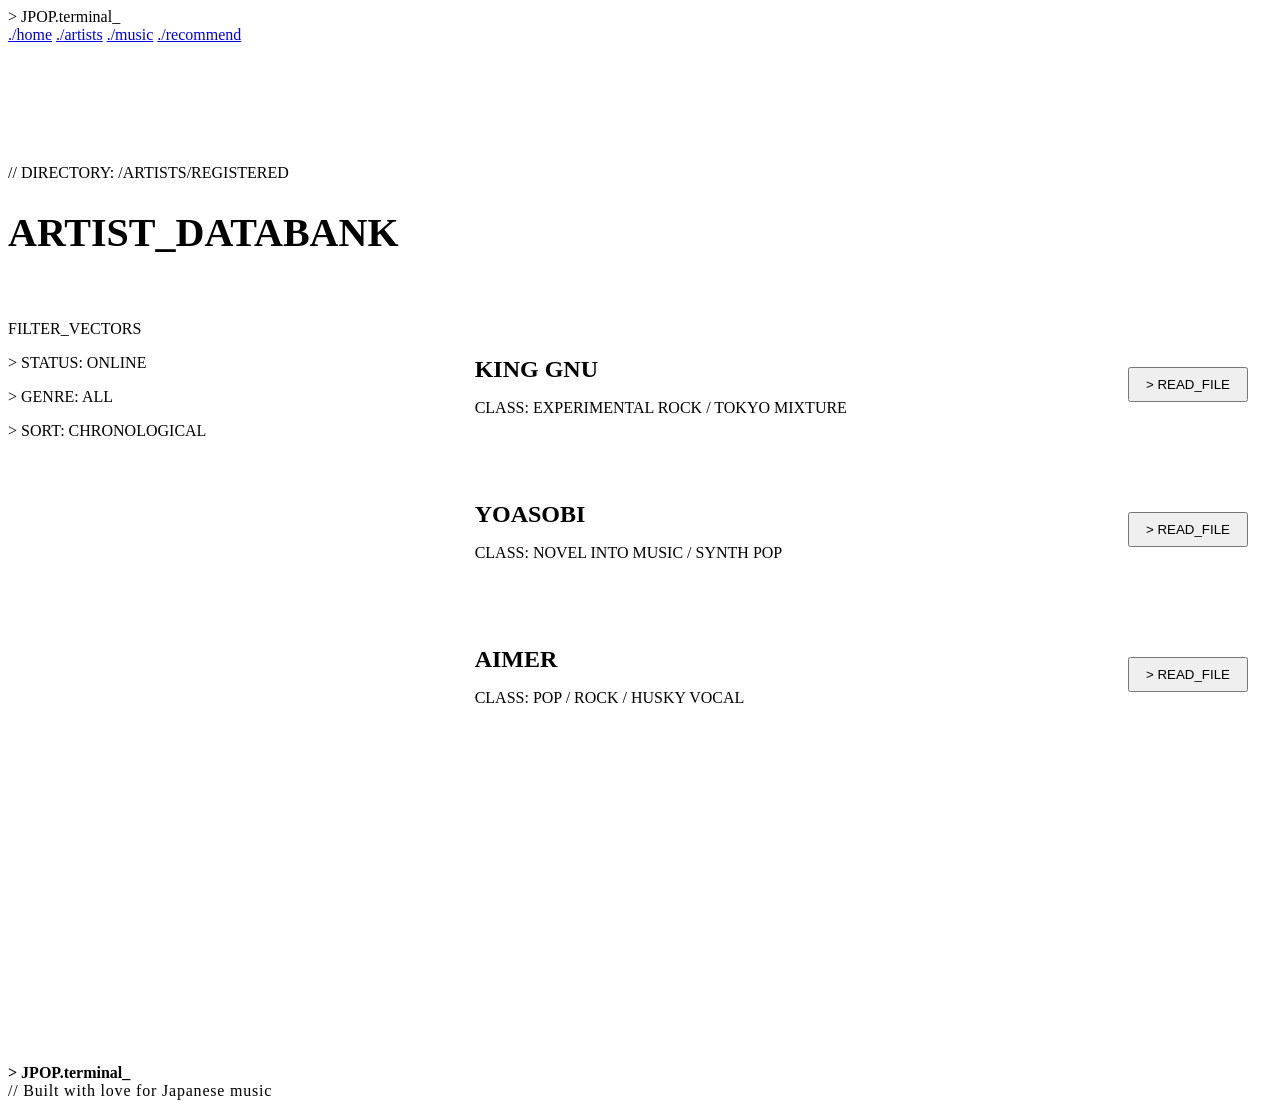
==== artists.html @ d71fb05d "Initial commit: add base HTML, CSS, and JS files Set up the initial structure for the J-Pop website " ====
<!DOCTYPE html>
<html lang="zh-CN">
<head>
    <meta charset="UTF-8">
    <meta name="viewport" content="width=device-width, initial-scale=1.0">
    <title>JPOP.terminal // ARTISTS</title>
    <link rel="stylesheet" href="style.css">
</head>
<body>
    <div class="scanlines"></div>

    <header class="nav-header">
        <div class="container nav-content">
            <div class="logo font-mono text-cyan">
                > JPOP<span style="color: var(--primary)">.terminal</span><span class="cursor-blink">_</span>
            </div>
            <nav class="nav-links">
                <a href="index.html">./home</a>
                <a href="artists.html" class="active">./artists</a>
                <a href="music.html">./music</a>
                <a href="recommend.html">./recommend</a>
            </nav>
        </div>
    </header>

    <main class="section-low" style="padding-top: 120px; min-height: 100vh;">
        <div class="container">
            <div class="label mb-2">// DIRECTORY: /ARTISTS/REGISTERED</div>
            <h1 class="display-lg mb-8" style="font-size: 2.5rem;">ARTIST_DATABANK</h1>

            <div style="display: grid; grid-template-columns: 1fr 2fr; gap: 2rem; margin-top: 4rem;">
                <div class="terminal-window" style="height: fit-content;">
                    <div class="terminal-header">
                        <span class="label text-cyan">FILTER_VECTORS</span>
                    </div>
                    <div class="terminal-body">
                        <p class="label">> STATUS: ONLINE</p>
                        <p class="label mt-2">> GENRE: ALL</p>
                        <p class="label mt-2">> SORT: CHRONOLOGICAL</p>
                    </div>
                </div>

                <div style="display: flex; flex-direction: column; gap: 1rem;">
                    <div class="terminal-window" style="background-color: var(--surface);">
                        <div class="terminal-body" style="display: flex; justify-content: space-between; align-items: center; padding: 16px 24px;">
                            <div>
                                <h2 class="title" style="color: var(--primary); margin-bottom: 4px;">KING GNU</h2>
                                <p class="label text-cyan">CLASS: EXPERIMENTAL ROCK / TOKYO MIXTURE</p>
                            </div>
                            <button class="btn-secondary" style="padding: 8px 16px;">> READ_FILE</button>
                        </div>
                    </div>

                    <div class="terminal-window" style="background-color: var(--surface);">
                        <div class="terminal-body" style="display: flex; justify-content: space-between; align-items: center; padding: 16px 24px;">
                            <div>
                                <h2 class="title" style="color: var(--primary); margin-bottom: 4px;">YOASOBI</h2>
                                <p class="label text-cyan">CLASS: NOVEL INTO MUSIC / SYNTH POP</p>
                            </div>
                            <button class="btn-secondary" style="padding: 8px 16px;">> READ_FILE</button>
                        </div>
                    </div>

                    <div class="terminal-window" style="background-color: var(--surface);">
                        <div class="terminal-body" style="display: flex; justify-content: space-between; align-items: center; padding: 16px 24px;">
                            <div>
                                <h2 class="title" style="color: var(--primary); margin-bottom: 4px;">AIMER</h2>
                                <p class="label text-cyan">CLASS: POP / ROCK / HUSKY VOCAL</p>
                            </div>
                            <button class="btn-secondary" style="padding: 8px 16px;">> READ_FILE</button>
                        </div>
                    </div>
                </div>
            </div>
        </div>
    </main>

    <script src="script.js"></script>
    <footer class="terminal-footer">
        <div class="container footer-content">
            <div class="font-mono text-cyan" style="font-weight: bold;">
                > JPOP<span style="color: var(--primary)">.terminal_</span>
            </div>
            <div class="label" style="color: var(--outline-variant); text-transform: none; letter-spacing: 0.05em;">
                // Built with love for Japanese music
            </div>
        </div>
    </footer>
</body>
</html>
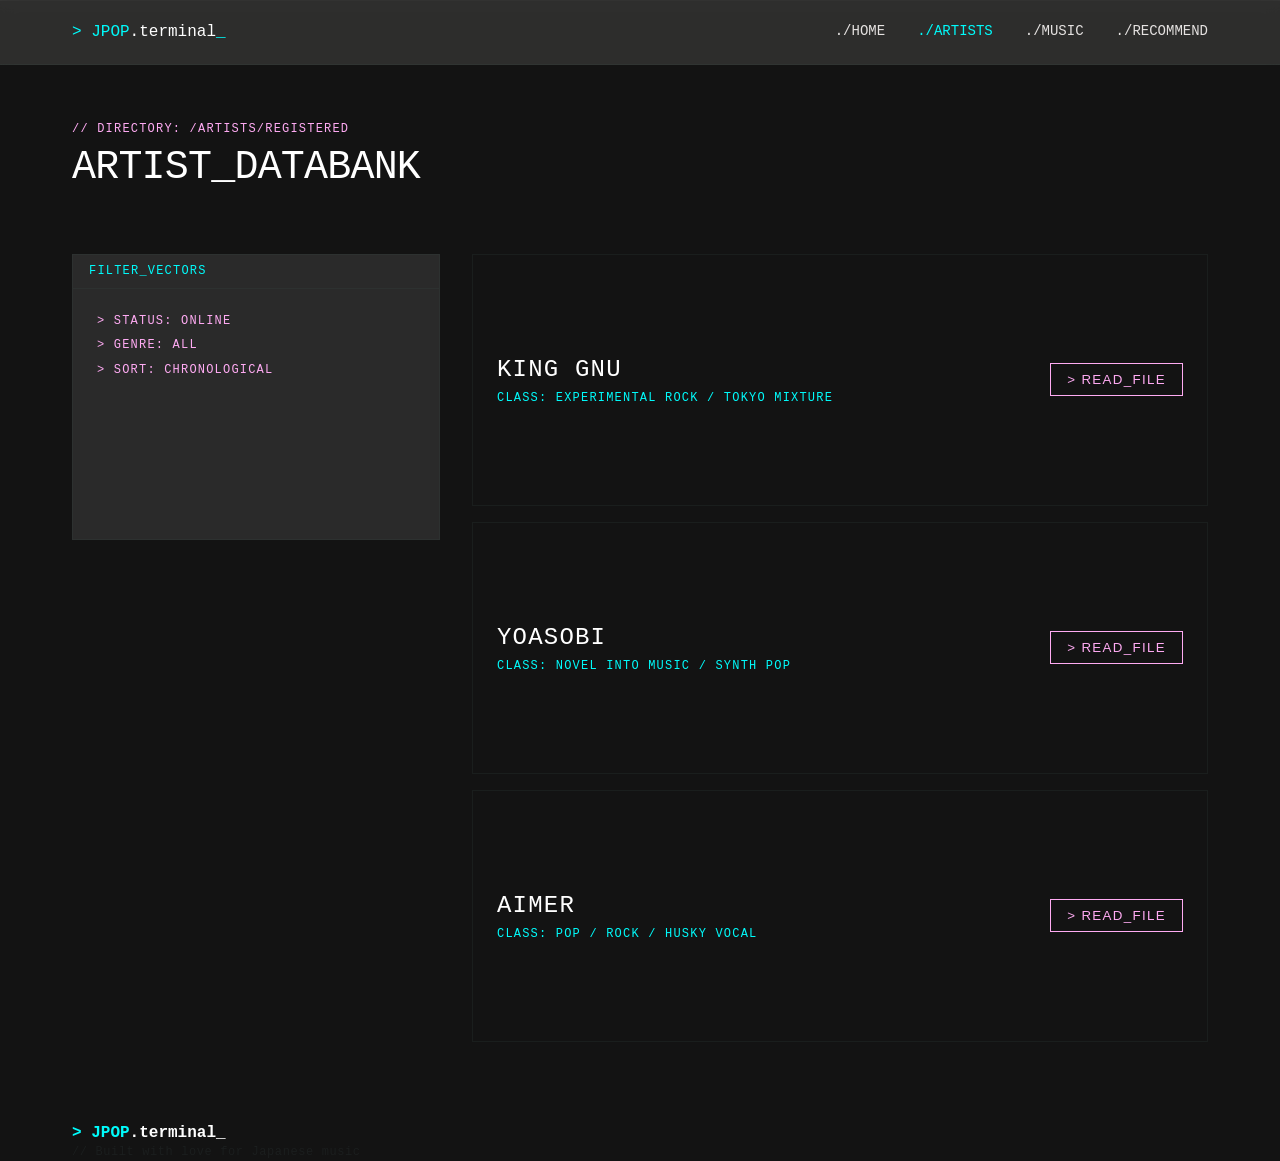
==== commit 00b6b644: "Update index content and fix CSS/JS file paths" ====
--- a/artists.html
+++ b/artists.html
@@ -4,7 +4,7 @@
     <meta charset="UTF-8">
     <meta name="viewport" content="width=device-width, initial-scale=1.0">
     <title>JPOP.terminal // ARTISTS</title>
-    <link rel="stylesheet" href="style.css">
+    <link rel="stylesheet" href="css/style.css">
 </head>
 <body>
     <div class="scanlines"></div>
@@ -75,7 +75,7 @@
         </div>
     </main>
 
-    <script src="script.js"></script>
+    <script src="js/script.js"></script>
     <footer class="terminal-footer">
         <div class="container footer-content">
             <div class="font-mono text-cyan" style="font-weight: bold;">
--- a/css/style.css
+++ b/css/style.css
@@ -0,0 +1,281 @@
+/* =========================================
+   DESIGN SYSTEM: Tactical Retro-Futurism
+   ========================================= */
+
+   @import url('https://fonts.googleapis.com/css2?family=JetBrains+Mono:wght@100..800&display=swap');
+
+   :root {
+     /* Surfaces (Depth via tonal layering) */
+     --surface: #131313;
+     --surface-container-low: #1c1b1b;
+     --surface-container-high: #2a2a2a;
+     --surface-container-highest: rgba(53, 53, 52, 0.8); /* For glassmorphism */
+     
+     /* Typography & Signals */
+     --on-surface: #e5e2e1;
+     --primary: #ffffff;
+     --on-primary: #003737;
+     --primary-container: #00fbfb;
+     --secondary: #ffabf3;
+     --secondary-container: #fe00fe;
+     --outline-variant: rgba(58, 74, 73, 0.2);
+     --error: #ffb4ab;
+   
+     --font-mono: 'JetBrains Mono', monospace;
+   }
+   
+   /* Base Reset */
+   * {
+     box-sizing: border-box;
+     margin: 0;
+     padding: 0;
+     border-radius: 0 !important; /* STRICT 0px RADIUS RULE */
+   }
+   
+   body {
+     background-color: var(--surface);
+     color: var(--on-surface);
+     font-family: var(--font-mono);
+     font-size: 1rem;
+     line-height: 1.4;
+     overflow-x: hidden;
+   }
+   
+   /* -----------------------------------------
+      TEXTURES & OVERLAYS
+      ----------------------------------------- */
+
+   /* 修改：放大波点和网格尺寸，增强颗粒感 */
+/* 修改：确保 halftone 只在父级容器内溢出隐藏 */
+.hero-section {
+    position: relative;
+    padding-top: 100px;
+    min-height: 80vh;
+    overflow: hidden; /* 重要：防止波点溢出到下方 Section */
+    display: flex;
+    align-items: center;
+}
+
+.halftone {
+    position: absolute;
+    top: 0;
+    right: 0;
+    width: 60%;
+    height: 100%;
+    /* 保持你要求的放大波点 */
+    background-image: radial-gradient(circle, var(--secondary) 2px, transparent 2.5px);
+    background-size: 24px 24px;
+    opacity: 0.15;
+    pointer-events: none;
+    z-index: 1;
+}
+
+/* 确保文字和终端在波点上方 */
+.hero-content-wrapper {
+    position: relative;
+    z-index: 10;
+    display: grid; 
+    grid-template-columns: 1fr 1fr; 
+    gap: 4rem; 
+    align-items: center;
+    width: 100%;
+}
+   /* -----------------------------------------
+      TYPOGRAPHY
+      ----------------------------------------- */
+   .display-lg {
+     font-size: 3.5rem;
+     font-weight: 300;
+     text-transform: uppercase;
+     letter-spacing: -0.02em;
+     line-height: 1.1;
+     color: var(--primary);
+   }
+   
+   .title {
+     font-size: 1.5rem;
+     font-weight: 500;
+     text-transform: uppercase;
+     color: var(--primary-container);
+     letter-spacing: 0.05em;
+   }
+   
+   .label {
+     font-size: 0.75rem;
+     text-transform: uppercase;
+     letter-spacing: 0.1em;
+     color: var(--secondary);
+   }
+   
+   /* -----------------------------------------
+      LAYOUT & SURFACES
+      ----------------------------------------- */
+   .container {
+     max-width: 1200px;
+     margin: 0 auto;
+     padding: 0 2rem;
+   }
+   
+   .nav-header {
+     position: fixed;
+     top: 0;
+     width: 100%;
+     background-color: var(--surface-container-highest);
+     backdrop-filter: blur(8px);
+     z-index: 1000;
+     border-bottom: 1px solid var(--outline-variant);
+   }
+   
+   .nav-content {
+     display: flex;
+     justify-content: space-between;
+     align-items: center;
+     height: 64px;
+   }
+   
+   .nav-links {
+     display: flex;
+     gap: 2rem;
+   }
+   
+   .nav-links a {
+     color: var(--on-surface);
+     text-decoration: none;
+     text-transform: uppercase;
+     font-size: 0.875rem;
+     transition: color 0.2s;
+   }
+   
+   .nav-links a:hover, .nav-links a.active {
+     color: var(--primary-container);
+   }
+   
+   .section-low {
+     border-top: #b6b6b64f 0.1px solid;
+     padding: 5rem 0 5rem;
+   }
+   
+   /* -----------------------------------------
+      COMPONENTS
+      ----------------------------------------- */
+   /* Primary Button */
+   .btn-primary {
+     display: inline-block;
+     background-color: var(--primary);
+     color: var(--on-primary);
+     padding: 12px 24px;
+     text-transform: uppercase;
+     text-decoration: none;
+     font-weight: bold;
+     letter-spacing: 0.1em;
+     border: none;
+     cursor: pointer;
+     transition: all 0.1s;
+   }
+   
+   .btn-primary:hover {
+     background-color: var(--primary-container);
+     color: var(--surface);
+   }
+   
+   /* Secondary Button */
+   .btn-secondary {
+     display: inline-block;
+     background-color: transparent;
+     color: var(--secondary);
+     border: 1px solid var(--secondary);
+     padding: 12px 24px;
+     text-transform: uppercase;
+     text-decoration: none;
+     letter-spacing: 0.1em;
+     cursor: pointer;
+   }
+   
+   .btn-secondary:hover {
+     background-color: var(--secondary);
+     color: var(--surface);
+   }
+   
+   /* Terminal Window Component */
+   .terminal-window {
+     background-color: var(--surface-container-high);
+     border: 1px solid var(--outline-variant);
+     width: 100%;
+   }
+   
+   .terminal-header {
+     background-color: var(--surface-container-lowest);
+     padding: 8px 16px;
+     display: flex;
+     align-items: center;
+     gap: 8px;
+     border-bottom: 1px solid var(--outline-variant);
+   }
+   
+   .terminal-dot {
+     width: 10px;
+     height: 10px;
+     background-color: var(--outline-variant);
+   }
+   .terminal-dot.active { background-color: var(--primary-container); }
+   
+   .terminal-body {
+     padding: 24px;
+     min-height: 250px;
+   }
+   
+   /* Cards */
+   .card-grid {
+     display: grid;
+     grid-template-columns: repeat(auto-fit, minmax(250px, 1fr));
+     gap: 16px;
+     margin-top: 2rem;
+   }
+   
+   .card {
+     background-color: var(--surface);
+     padding: 24px;
+     border: 1px solid transparent;
+     transition: border 0.2s, background-color 0.2s;
+   }
+   
+   .card:hover {
+     border: 1px solid var(--secondary);
+     background-color: var(--surface-container-low);
+   }
+   
+   /* -----------------------------------------
+      ANIMATIONS & UTILITIES
+      ----------------------------------------- */
+   .cursor-blink {
+     animation: blink 1s step-end infinite;
+     color: var(--primary-container);
+   }
+   
+   @keyframes blink {
+     0%, 100% { opacity: 1; }
+     50% { opacity: 0; }
+   }
+   
+   .hidden { display: none !important; }
+   .mt-2 { margin-top: 0.5rem; }
+   .mt-4 { margin-top: 1rem; }
+   .mb-2 { margin-bottom: 0.5rem; }
+   .mb-8 { margin-bottom: 2rem; }
+   .text-cyan { color: var(--primary-container); }
+
+
+   /* 在 :root 和 .dark 中添加或确保 primary 颜色接近暗粉色 */
+/* 根据你的 globals.css，--primary 目前是 oklch(0.75 0.15 350)，这已经是一个漂亮的粉紫色系 */
+
+@layer components {
+    .artist-card {
+      @apply relative border border-border bg-card/30 p-8 transition-all duration-500 ease-out;
+    }
+  
+    /* 鼠标悬浮时的暗粉色微光效果 */
+    .artist-card:hover {
+      @apply border-primary/50 bg-primary/[0.03];
+      box-shadow: 0 0 30px -10px rgba(191, 64, 191, 0.1); /* 淡淡的粉色光晕 */
+    }
+  }
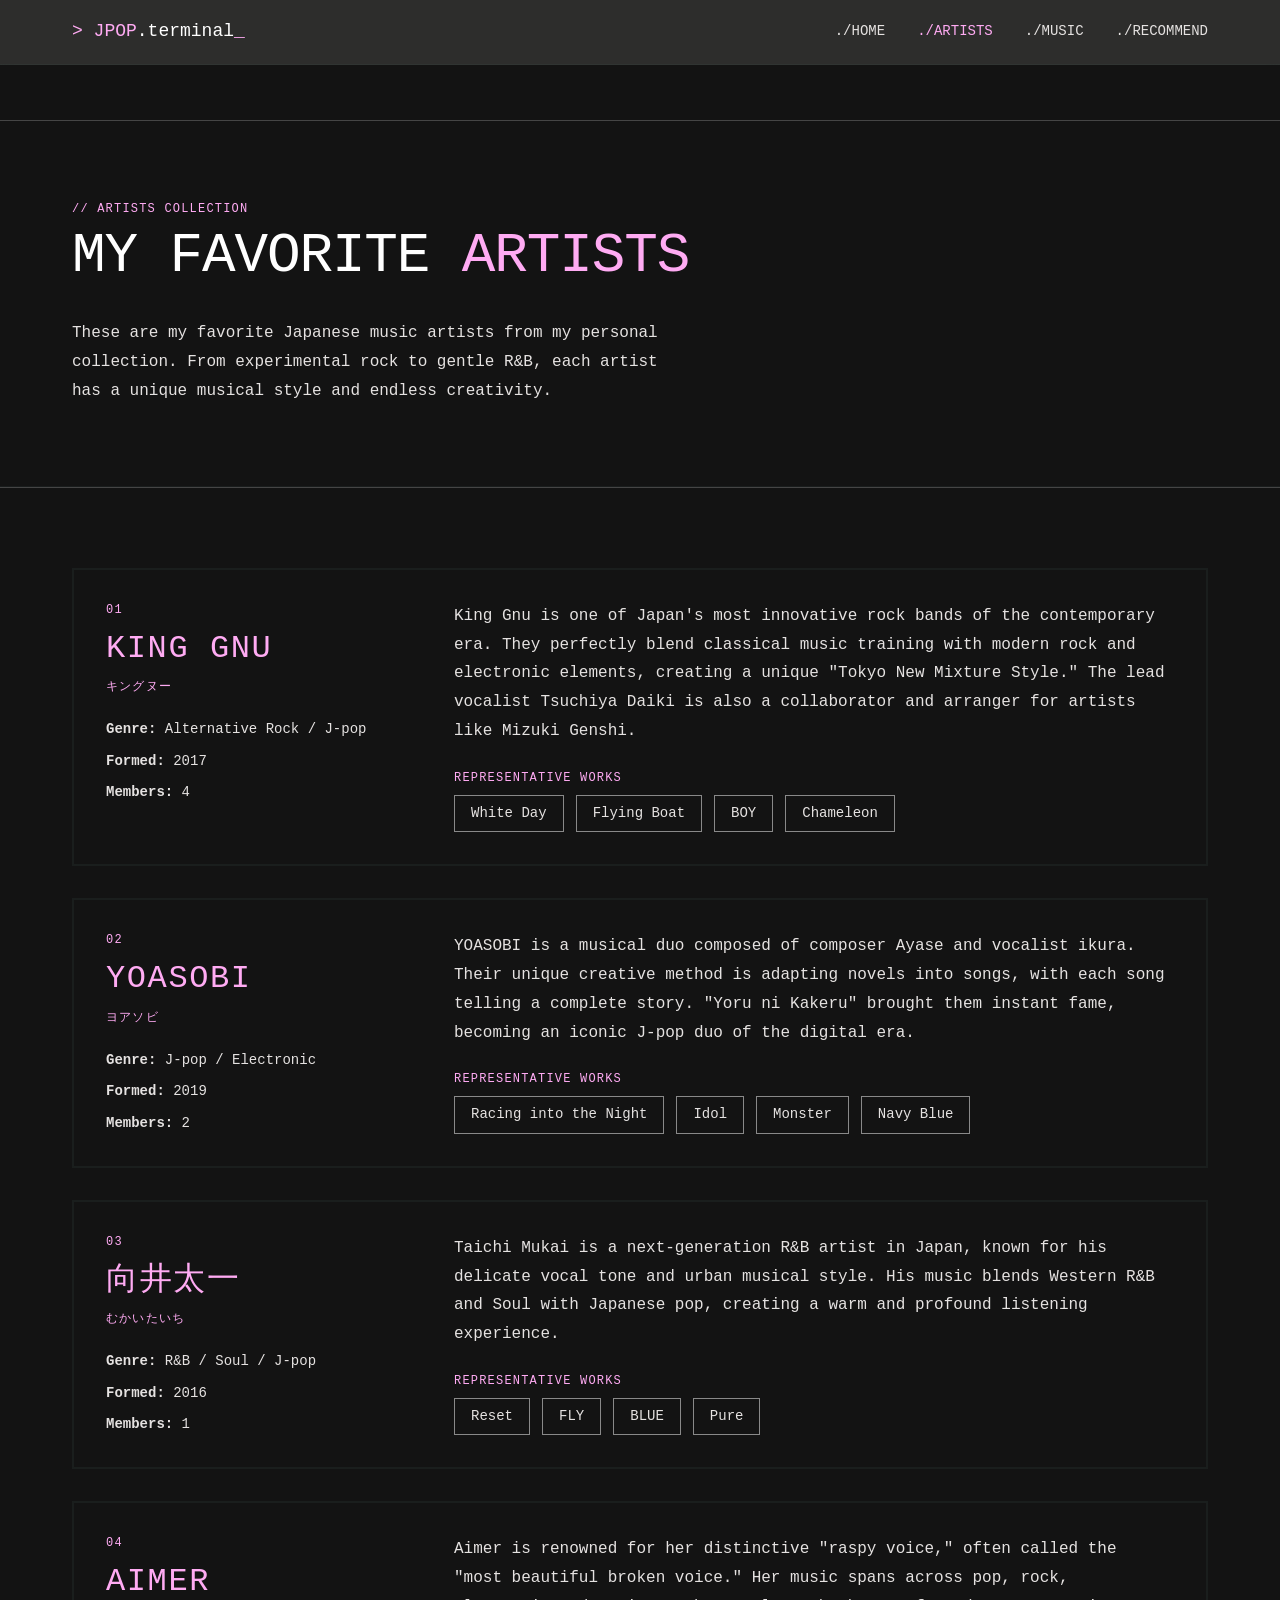
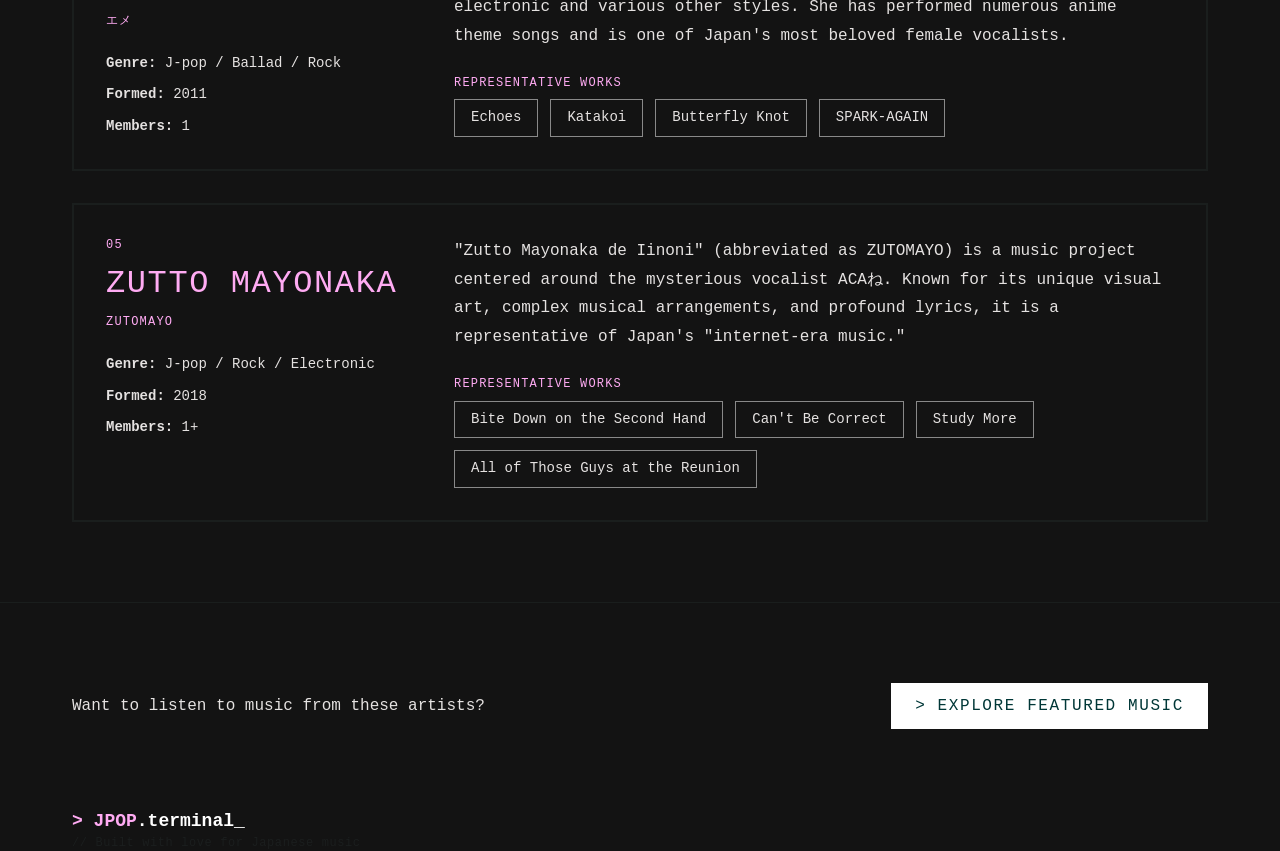
==== commit 5a702d70: "Refine artists page layout and polish cross-page UI details" ====
--- a/artists.html
+++ b/artists.html
@@ -23,56 +23,172 @@
         </div>
     </header>
 
-    <main class="section-low" style="padding-top: 120px; min-height: 100vh;">
-        <div class="container">
-            <div class="label mb-2">// DIRECTORY: /ARTISTS/REGISTERED</div>
-            <h1 class="display-lg mb-8" style="font-size: 2.5rem;">ARTIST_DATABANK</h1>
-
-            <div style="display: grid; grid-template-columns: 1fr 2fr; gap: 2rem; margin-top: 4rem;">
-                <div class="terminal-window" style="height: fit-content;">
-                    <div class="terminal-header">
-                        <span class="label text-cyan">FILTER_VECTORS</span>
-                    </div>
-                    <div class="terminal-body">
-                        <p class="label">> STATUS: ONLINE</p>
-                        <p class="label mt-2">> GENRE: ALL</p>
-                        <p class="label mt-2">> SORT: CHRONOLOGICAL</p>
+    <main style="padding-top: 120px; min-height: 100vh;">
+        <!-- Header Section -->
+        <section class="section-low" style="border-bottom: 1px solid var(--outline-variant);">
+            <div class="container">
+                <div class="label mb-2">// ARTISTS COLLECTION</div>
+                <h1 class="display-lg mb-8">My Favorite <span style="color: var(--primary-container);">Artists</span></h1>
+                <p style="color: var(--on-surface); font-size: 1rem; line-height: 1.8; max-width: 600px; font-weight: 100;">
+                    These are my favorite Japanese music artists from my personal collection. From experimental rock to gentle R&B, each artist has a unique musical style and endless creativity.
+                </p>
+            </div>
+        </section>
+
+        <!-- Artists Grid -->
+        <section class="section-low">
+            <div class="container">
+                <div style="display: flex; flex-direction: column; gap: 2rem;">
+                    <!-- Artist Card 1: King Gnu -->
+                    <div class="artist-card" style="display: grid; grid-template-columns: 300px 1fr; gap: 3rem; align-items: start;">
+                        <div>
+                            <div class="label mb-2" style="color: var(--primary-container);">01</div>
+                            <h2 class="title mb-2" style="font-size: 2rem;">King Gnu</h2>
+                            <p class="label" style="color: var(--primary-container); margin-bottom: 1.5rem;">キングヌー</p>
+                            <div style="display: flex; flex-direction: column; gap: 0.75rem; color: var(--on-surface); font-size: 0.875rem;">
+                                <p><strong>Genre:</strong> Alternative Rock / J-pop</p>
+                                <p><strong>Formed:</strong> 2017</p>
+                                <p><strong>Members:</strong> 4</p>
+                            </div>
+                        </div>
+                        <div style="display: flex; flex-direction: column; gap: 1.5rem;">
+                            <p style="color: var(--on-surface); line-height: 1.8; font-weight: 100;">
+                                King Gnu is one of Japan's most innovative rock bands of the contemporary era. They perfectly blend classical music training with modern rock and electronic elements, creating a unique "Tokyo New Mixture Style." The lead vocalist Tsuchiya Daiki is also a collaborator and arranger for artists like Mizuki Genshi.
+                            </p>
+                            <div>
+                                <p class="label mb-2">Representative Works</p>
+                                <div style="display: flex; flex-wrap: wrap; gap: 0.75rem;">
+                                    <span style="padding: 0.5rem 1rem; border: 1px solid rgba(255, 255, 255, 0.5); background-color: transparent; color: var(--on-surface); font-size: 0.875rem;">White Day</span>
+                                    <span style="padding: 0.5rem 1rem; border: 1px solid rgba(255, 255, 255, 0.5); background-color: transparent; color: var(--on-surface); font-size: 0.875rem;">Flying Boat</span>
+                                    <span style="padding: 0.5rem 1rem; border: 1px solid rgba(255, 255, 255, 0.5); background-color: transparent; color: var(--on-surface); font-size: 0.875rem;">BOY</span>
+                                    <span style="padding: 0.5rem 1rem; border: 1px solid rgba(255, 255, 255, 0.5); background-color: transparent; color: var(--on-surface); font-size: 0.875rem;">Chameleon</span>
+                                </div>
+                            </div>
+                        </div>
+                    </div>
+
+                    <!-- Artist Card 2: YOASOBI -->
+                    <div class="artist-card" style="display: grid; grid-template-columns: 300px 1fr; gap: 3rem; align-items: start;">
+                        <div>
+                            <div class="label mb-2" style="color: var(--primary-container);">02</div>
+                            <h2 class="title mb-2" style="font-size: 2rem;">YOASOBI</h2>
+                            <p class="label" style="color: var(--primary-container); margin-bottom: 1.5rem;">ヨアソビ</p>
+                            <div style="display: flex; flex-direction: column; gap: 0.75rem; color: var(--on-surface); font-size: 0.875rem;">
+                                <p><strong>Genre:</strong> J-pop / Electronic</p>
+                                <p><strong>Formed:</strong> 2019</p>
+                                <p><strong>Members:</strong> 2</p>
+                            </div>
+                        </div>
+                        <div style="display: flex; flex-direction: column; gap: 1.5rem;">
+                            <p style="color: var(--on-surface); line-height: 1.8; font-weight: 100;">
+                                YOASOBI is a musical duo composed of composer Ayase and vocalist ikura. Their unique creative method is adapting novels into songs, with each song telling a complete story. "Yoru ni Kakeru" brought them instant fame, becoming an iconic J-pop duo of the digital era.
+                            </p>
+                            <div>
+                                <p class="label mb-2">Representative Works</p>
+                                <div style="display: flex; flex-wrap: wrap; gap: 0.75rem;">
+                                    <span style="padding: 0.5rem 1rem; border: 1px solid rgba(255, 255, 255, 0.5); background-color: transparent; color: var(--on-surface); font-size: 0.875rem;">Racing into the Night</span>
+                                    <span style="padding: 0.5rem 1rem; border: 1px solid rgba(255, 255, 255, 0.5); background-color: transparent; color: var(--on-surface); font-size: 0.875rem;">Idol</span>
+                                    <span style="padding: 0.5rem 1rem; border: 1px solid rgba(255, 255, 255, 0.5); background-color: transparent; color: var(--on-surface); font-size: 0.875rem;">Monster</span>
+                                    <span style="padding: 0.5rem 1rem; border: 1px solid rgba(255, 255, 255, 0.5); background-color: transparent; color: var(--on-surface); font-size: 0.875rem;">Navy Blue</span>
+                                </div>
+                            </div>
+                        </div>
+                    </div>
+
+                    <!-- Artist Card 3: 向井太一 -->
+                    <div class="artist-card" style="display: grid; grid-template-columns: 300px 1fr; gap: 3rem; align-items: start;">
+                        <div>
+                            <div class="label mb-2" style="color: var(--primary-container);">03</div>
+                            <h2 class="title mb-2" style="font-size: 2rem;">向井太一</h2>
+                            <p class="label" style="color: var(--primary-container); margin-bottom: 1.5rem;">むかいたいち</p>
+                            <div style="display: flex; flex-direction: column; gap: 0.75rem; color: var(--on-surface); font-size: 0.875rem;">
+                                <p><strong>Genre:</strong> R&B / Soul / J-pop</p>
+                                <p><strong>Formed:</strong> 2016</p>
+                                <p><strong>Members:</strong> 1</p>
+                            </div>
+                        </div>
+                        <div style="display: flex; flex-direction: column; gap: 1.5rem;">
+                            <p style="color: var(--on-surface); line-height: 1.8; font-weight: 100;">
+                                Taichi Mukai is a next-generation R&B artist in Japan, known for his delicate vocal tone and urban musical style. His music blends Western R&B and Soul with Japanese pop, creating a warm and profound listening experience.
+                            </p>
+                            <div>
+                                <p class="label mb-2">Representative Works</p>
+                                <div style="display: flex; flex-wrap: wrap; gap: 0.75rem;">
+                                    <span style="padding: 0.5rem 1rem; border: 1px solid rgba(255, 255, 255, 0.5); background-color: transparent; color: var(--on-surface); font-size: 0.875rem;">Reset</span>
+                                    <span style="padding: 0.5rem 1rem; border: 1px solid rgba(255, 255, 255, 0.5); background-color: transparent; color: var(--on-surface); font-size: 0.875rem;">FLY</span>
+                                    <span style="padding: 0.5rem 1rem; border: 1px solid rgba(255, 255, 255, 0.5); background-color: transparent; color: var(--on-surface); font-size: 0.875rem;">BLUE</span>
+                                    <span style="padding: 0.5rem 1rem; border: 1px solid rgba(255, 255, 255, 0.5); background-color: transparent; color: var(--on-surface); font-size: 0.875rem;">Pure</span>
+                                </div>
+                            </div>
+                        </div>
+                    </div>
+
+                    <!-- Artist Card 4: Aimer -->
+                    <div class="artist-card" style="display: grid; grid-template-columns: 300px 1fr; gap: 3rem; align-items: start;">
+                        <div>
+                            <div class="label mb-2" style="color: var(--primary-container);">04</div>
+                            <h2 class="title mb-2" style="font-size: 2rem;">Aimer</h2>
+                            <p class="label" style="color: var(--primary-container); margin-bottom: 1.5rem;">エメ</p>
+                            <div style="display: flex; flex-direction: column; gap: 0.75rem; color: var(--on-surface); font-size: 0.875rem;">
+                                <p><strong>Genre:</strong> J-pop / Ballad / Rock</p>
+                                <p><strong>Formed:</strong> 2011</p>
+                                <p><strong>Members:</strong> 1</p>
+                            </div>
+                        </div>
+                        <div style="display: flex; flex-direction: column; gap: 1.5rem;">
+                            <p style="color: var(--on-surface); line-height: 1.8; font-weight: 100;">
+                                Aimer is renowned for her distinctive "raspy voice," often called the "most beautiful broken voice." Her music spans across pop, rock, electronic and various other styles. She has performed numerous anime theme songs and is one of Japan's most beloved female vocalists.
+                            </p>
+                            <div>
+                                <p class="label mb-2">Representative Works</p>
+                                <div style="display: flex; flex-wrap: wrap; gap: 0.75rem;">
+                                    <span style="padding: 0.5rem 1rem; border: 1px solid rgba(255, 255, 255, 0.5); background-color: transparent; color: var(--on-surface); font-size: 0.875rem;">Echoes</span>
+                                    <span style="padding: 0.5rem 1rem; border: 1px solid rgba(255, 255, 255, 0.5); background-color: transparent; color: var(--on-surface); font-size: 0.875rem;">Katakoi</span>
+                                    <span style="padding: 0.5rem 1rem; border: 1px solid rgba(255, 255, 255, 0.5); background-color: transparent; color: var(--on-surface); font-size: 0.875rem;">Butterfly Knot</span>
+                                    <span style="padding: 0.5rem 1rem; border: 1px solid rgba(255, 255, 255, 0.5); background-color: transparent; color: var(--on-surface); font-size: 0.875rem;">SPARK-AGAIN</span>
+                                </div>
+                            </div>
+                        </div>
+                    </div>
+
+                    <!-- Artist Card 5: ZUTOMAYO -->
+                    <div class="artist-card" style="display: grid; grid-template-columns: 300px 1fr; gap: 3rem; align-items: start;">
+                        <div>
+                            <div class="label mb-2" style="color: var(--primary-container);">05</div>
+                            <h2 class="title mb-2" style="font-size: 2rem;">Zutto Mayonaka</h2>
+                            <p class="label" style="color: var(--primary-container); margin-bottom: 1.5rem;">ZUTOMAYO</p>
+                            <div style="display: flex; flex-direction: column; gap: 0.75rem; color: var(--on-surface); font-size: 0.875rem;">
+                                <p><strong>Genre:</strong> J-pop / Rock / Electronic</p>
+                                <p><strong>Formed:</strong> 2018</p>
+                                <p><strong>Members:</strong> 1+</p>
+                            </div>
+                        </div>
+                        <div style="display: flex; flex-direction: column; gap: 1.5rem;">
+                            <p style="color: var(--on-surface); line-height: 1.8; font-weight: 100;">
+                                "Zutto Mayonaka de Iinoni" (abbreviated as ZUTOMAYO) is a music project centered around the mysterious vocalist ACAね. Known for its unique visual art, complex musical arrangements, and profound lyrics, it is a representative of Japan's "internet-era music."
+                            </p>
+                            <div>
+                                <p class="label mb-2">Representative Works</p>
+                                <div style="display: flex; flex-wrap: wrap; gap: 0.75rem;">
+                                    <span style="padding: 0.5rem 1rem; border: 1px solid rgba(255, 255, 255, 0.5); background-color: transparent; color: var(--on-surface); font-size: 0.875rem;">Bite Down on the Second Hand</span>
+                                    <span style="padding: 0.5rem 1rem; border: 1px solid rgba(255, 255, 255, 0.5); background-color: transparent; color: var(--on-surface); font-size: 0.875rem;">Can't Be Correct</span>
+                                    <span style="padding: 0.5rem 1rem; border: 1px solid rgba(255, 255, 255, 0.5); background-color: transparent; color: var(--on-surface); font-size: 0.875rem;">Study More</span>
+                                    <span style="padding: 0.5rem 1rem; border: 1px solid rgba(255, 255, 255, 0.5); background-color: transparent; color: var(--on-surface); font-size: 0.875rem;">All of Those Guys at the Reunion</span>
+                                </div>
+                            </div>
+                        </div>
                     </div>
                 </div>
-
-                <div style="display: flex; flex-direction: column; gap: 1rem;">
-                    <div class="terminal-window" style="background-color: var(--surface);">
-                        <div class="terminal-body" style="display: flex; justify-content: space-between; align-items: center; padding: 16px 24px;">
-                            <div>
-                                <h2 class="title" style="color: var(--primary); margin-bottom: 4px;">KING GNU</h2>
-                                <p class="label text-cyan">CLASS: EXPERIMENTAL ROCK / TOKYO MIXTURE</p>
-                            </div>
-                            <button class="btn-secondary" style="padding: 8px 16px;">> READ_FILE</button>
-                        </div>
-                    </div>
-
-                    <div class="terminal-window" style="background-color: var(--surface);">
-                        <div class="terminal-body" style="display: flex; justify-content: space-between; align-items: center; padding: 16px 24px;">
-                            <div>
-                                <h2 class="title" style="color: var(--primary); margin-bottom: 4px;">YOASOBI</h2>
-                                <p class="label text-cyan">CLASS: NOVEL INTO MUSIC / SYNTH POP</p>
-                            </div>
-                            <button class="btn-secondary" style="padding: 8px 16px;">> READ_FILE</button>
-                        </div>
-                    </div>
-
-                    <div class="terminal-window" style="background-color: var(--surface);">
-                        <div class="terminal-body" style="display: flex; justify-content: space-between; align-items: center; padding: 16px 24px;">
-                            <div>
-                                <h2 class="title" style="color: var(--primary); margin-bottom: 4px;">AIMER</h2>
-                                <p class="label text-cyan">CLASS: POP / ROCK / HUSKY VOCAL</p>
-                            </div>
-                            <button class="btn-secondary" style="padding: 8px 16px;">> READ_FILE</button>
-                        </div>
-                    </div>
-                </div>
-            </div>
-        </div>
+            </div>
+        </section>
+
+        <!-- CTA Section -->
+        <section class="section-low" style="border-top: 1px solid var(--outline-variant);">
+            <div class="container" style="display: flex; align-items: center; justify-content: space-between; gap: 1.5rem;">
+                <p style="color: var(--on-surface); margin-bottom: 0;">Want to listen to music from these artists?</p>
+                <a href="music.html" class="btn-primary">> Explore Featured Music</a>
+            </div>
+        </section>
     </main>
 
     <script src="js/script.js"></script>
--- a/css/style.css
+++ b/css/style.css
@@ -15,7 +15,7 @@
      --on-surface: #e5e2e1;
      --primary: #ffffff;
      --on-primary: #003737;
-     --primary-container: #00fbfb;
+     --primary-container: #ffabf3;
      --secondary: #ffabf3;
      --secondary-container: #fe00fe;
      --outline-variant: rgba(58, 74, 73, 0.2);
@@ -85,7 +85,7 @@
       ----------------------------------------- */
    .display-lg {
      font-size: 3.5rem;
-     font-weight: 300;
+     font-weight: 200;
      text-transform: uppercase;
      letter-spacing: -0.02em;
      line-height: 1.1;
@@ -166,7 +166,7 @@
      padding: 12px 24px;
      text-transform: uppercase;
      text-decoration: none;
-     font-weight: bold;
+     font-weight: light;
      letter-spacing: 0.1em;
      border: none;
      cursor: pointer;
@@ -198,7 +198,7 @@
    
    /* Terminal Window Component */
    .terminal-window {
-     background-color: var(--surface-container-high);
+     background-color: var(--surface);
      border: 1px solid var(--outline-variant);
      width: 100%;
    }
@@ -222,6 +222,7 @@
    .terminal-body {
      padding: 24px;
      min-height: 250px;
+     font-weight: 100;
    }
    
    /* Cards */
@@ -262,20 +263,28 @@
    .mt-4 { margin-top: 1rem; }
    .mb-2 { margin-bottom: 0.5rem; }
    .mb-8 { margin-bottom: 2rem; }
-   .text-cyan { color: var(--primary-container); }
-
-
-   /* 在 :root 和 .dark 中添加或确保 primary 颜色接近暗粉色 */
-/* 根据你的 globals.css，--primary 目前是 oklch(0.75 0.15 350)，这已经是一个漂亮的粉紫色系 */
-
-@layer components {
-    .artist-card {
-      @apply relative border border-border bg-card/30 p-8 transition-all duration-500 ease-out;
-    }
-  
-    /* 鼠标悬浮时的暗粉色微光效果 */
-    .artist-card:hover {
-      @apply border-primary/50 bg-primary/[0.03];
-      box-shadow: 0 0 30px -10px rgba(191, 64, 191, 0.1); /* 淡淡的粉色光晕 */
-    }
-  }+   .text-cyan { color: var(--primary-container); font-size: large}
+
+   /* Artist Card Styles */
+   .artist-card {
+     position: relative;
+     border: 2px solid var(--outline-variant);
+     background-color: transparent;
+     padding: 2rem;
+     transition: all 0.5s ease-out;
+   }
+
+   .artist-card:hover {
+     border-color: var(--primary-container);
+     background-color: rgba(255, 171, 243, 0.03);
+     box-shadow: 0 0 30px -10px rgba(255, 171, 243, 0.15);
+   }
+
+   /* Responsive Design */
+   @media (max-width: 768px) {
+     .artist-card {
+       grid-template-columns: 1fr !important;
+     }
+   }
+
+  
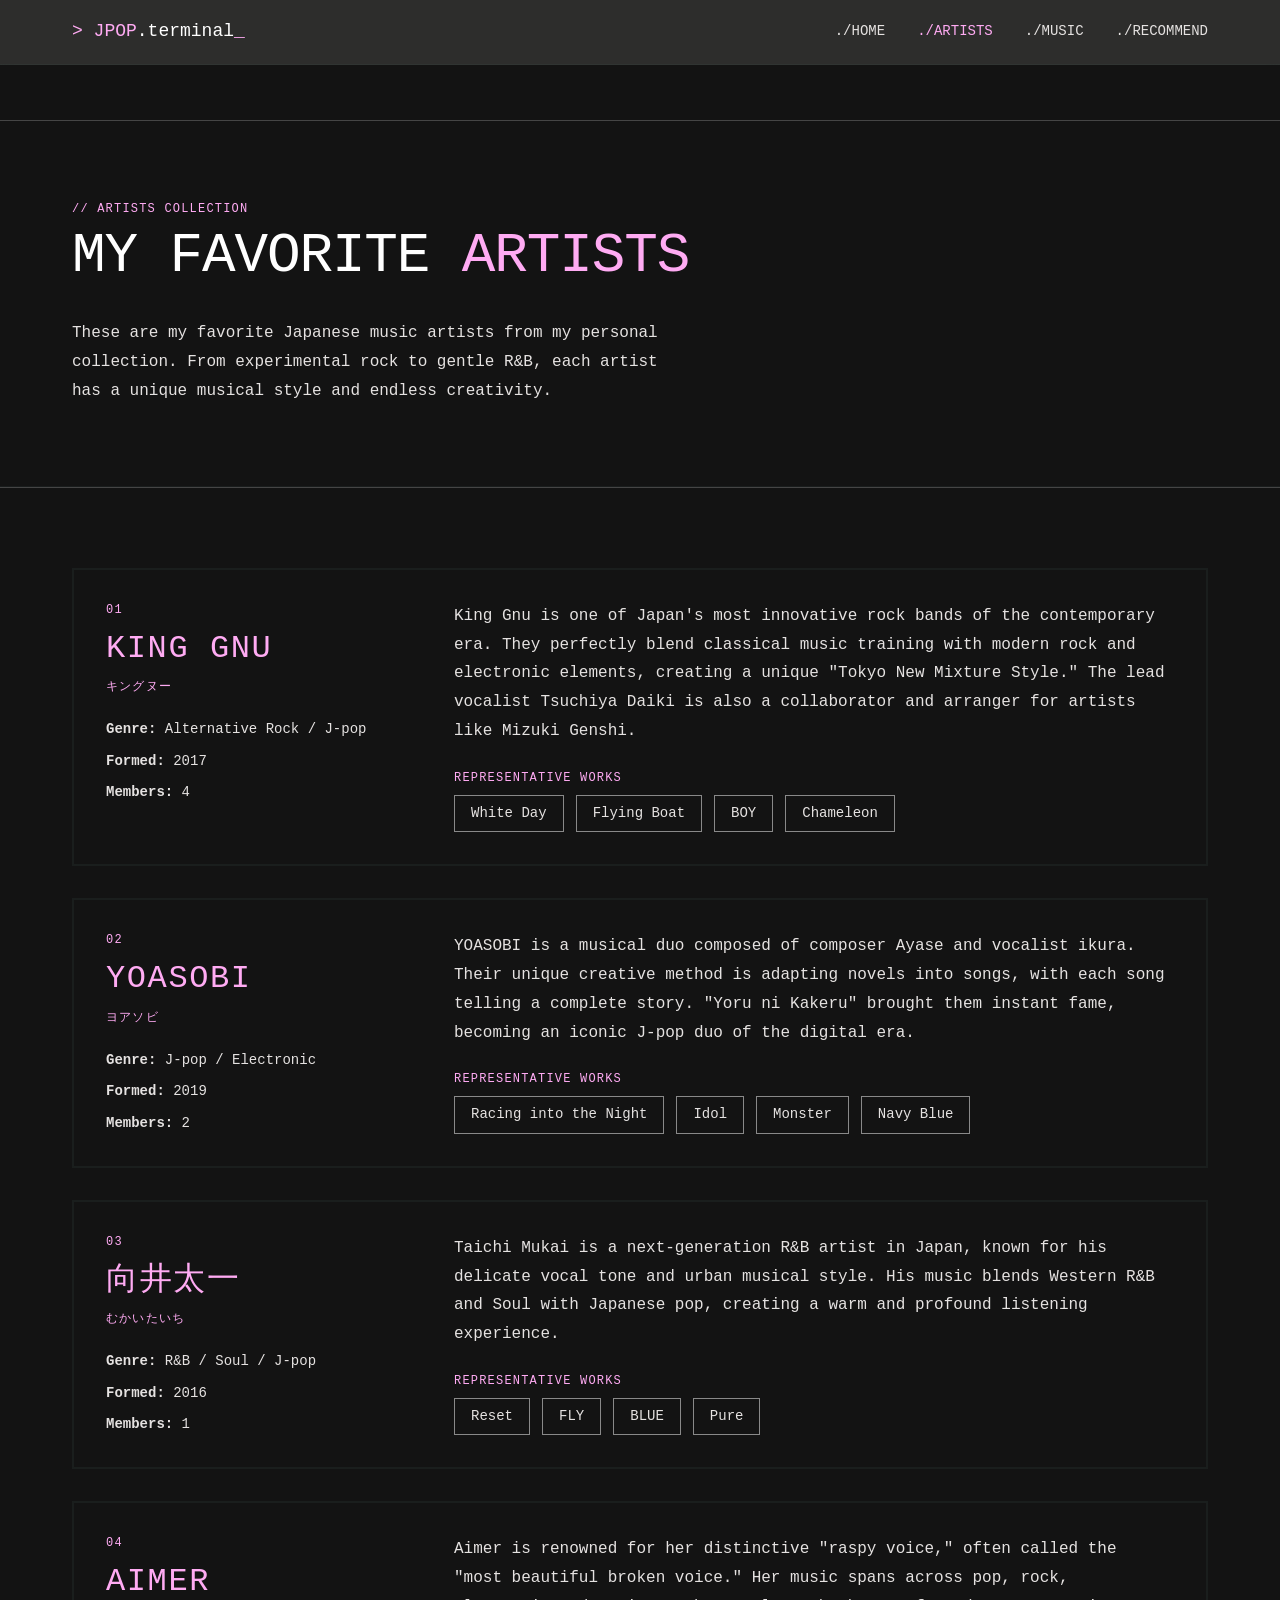
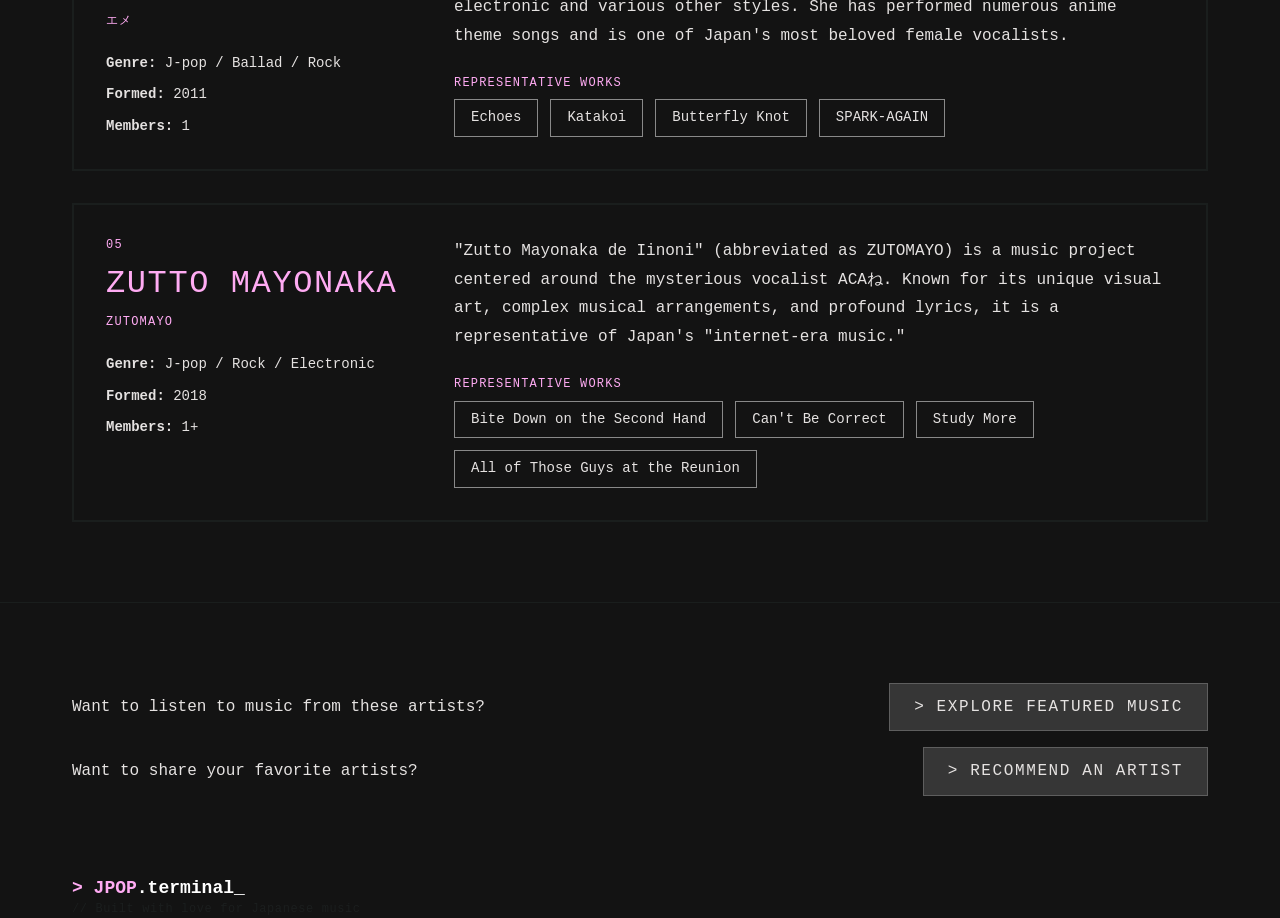
==== commit e00f98b5: "Redesign music page layout and unify button colors" ====
--- a/artists.html
+++ b/artists.html
@@ -184,9 +184,15 @@
 
         <!-- CTA Section -->
         <section class="section-low" style="border-top: 1px solid var(--outline-variant);">
-            <div class="container" style="display: flex; align-items: center; justify-content: space-between; gap: 1.5rem;">
-                <p style="color: var(--on-surface); margin-bottom: 0;">Want to listen to music from these artists?</p>
-                <a href="music.html" class="btn-primary">> Explore Featured Music</a>
+            <div class="container" style="display: flex; flex-direction: column; gap: 1rem;">
+                <div style="display: flex; align-items: center; justify-content: space-between; gap: 1.5rem;">
+                    <p style="color: var(--on-surface); margin-bottom: 0;">Want to listen to music from these artists?</p>
+                    <a href="music.html" class="btn-primary">&gt; Explore Featured Music</a>
+                </div>
+                <div style="display: flex; align-items: center; justify-content: space-between; gap: 1.5rem;">
+                    <p style="color: var(--on-surface); margin-bottom: 0;">Want to share your favorite artists?</p>
+                    <a href="recommend.html" class="btn-primary">&gt; Recommend an Artist</a>
+                </div>
             </div>
         </section>
     </main>
--- a/css/style.css
+++ b/css/style.css
@@ -161,38 +161,39 @@
    /* Primary Button */
    .btn-primary {
      display: inline-block;
-     background-color: var(--primary);
-     color: var(--on-primary);
+     background-color: rgba(255, 255, 255, 0.15);
+     color: var(--on-surface);
      padding: 12px 24px;
      text-transform: uppercase;
      text-decoration: none;
      font-weight: light;
      letter-spacing: 0.1em;
-     border: none;
+     border: 1px solid rgba(255, 255, 255, 0.2);
      cursor: pointer;
      transition: all 0.1s;
    }
    
    .btn-primary:hover {
-     background-color: var(--primary-container);
+     background-color: rgba(255, 255, 255, 0.25);
      color: var(--surface);
    }
    
    /* Secondary Button */
    .btn-secondary {
      display: inline-block;
-     background-color: transparent;
-     color: var(--secondary);
-     border: 1px solid var(--secondary);
+     background-color: rgba(255, 255, 255, 0.15);
+     color: var(--on-surface);
+     border: 1px solid rgba(255, 255, 255, 0.2);
      padding: 12px 24px;
      text-transform: uppercase;
      text-decoration: none;
      letter-spacing: 0.1em;
      cursor: pointer;
+     transition: all 0.1s;
    }
    
    .btn-secondary:hover {
-     background-color: var(--secondary);
+     background-color: rgba(255, 255, 255, 0.25);
      color: var(--surface);
    }
    
@@ -202,7 +203,67 @@
      border: 1px solid var(--outline-variant);
      width: 100%;
    }
-   
+
+   .track-list {
+     display: grid;
+     gap: 0.25rem;
+   }
+
+   .track-row {
+     display: grid;
+     grid-template-columns: 48px minmax(0, 1fr) min-content min-content;
+     align-items: center;
+     gap: 1rem;
+     padding: 1.25rem 1.5rem;
+     border-bottom: 1px solid var(--outline-variant);
+     transition: background-color 0.2s ease;
+   }
+
+   .track-row:hover {
+     background-color: rgba(255, 255, 255, 0.03);
+   }
+
+   .track-number {
+     color: var(--secondary);
+     font-size: 0.75rem;
+     text-transform: uppercase;
+     letter-spacing: 0.18em;
+   }
+
+   .track-info {
+     min-width: 0;
+   }
+
+   .track-title {
+     font-size: 1rem;
+     font-weight: 600;
+     letter-spacing: 0.01em;
+     margin-bottom: 0.25rem;
+   }
+
+   .track-artist {
+     color: var(--on-surface);
+     opacity: 0.68;
+     font-size: 0.875rem;
+   }
+
+   .track-meta {
+     display: flex;
+     flex-direction: column;
+     align-items: flex-end;
+     gap: 0.25rem;
+     color: var(--on-surface);
+     opacity: 0.72;
+     font-size: 0.75rem;
+     text-transform: uppercase;
+     letter-spacing: 0.08em;
+   }
+
+   .track-action {
+     padding: 0.75rem 1rem;
+     font-size: 0.75rem;
+   }
+
    .terminal-header {
      background-color: var(--surface-container-lowest);
      padding: 8px 16px;
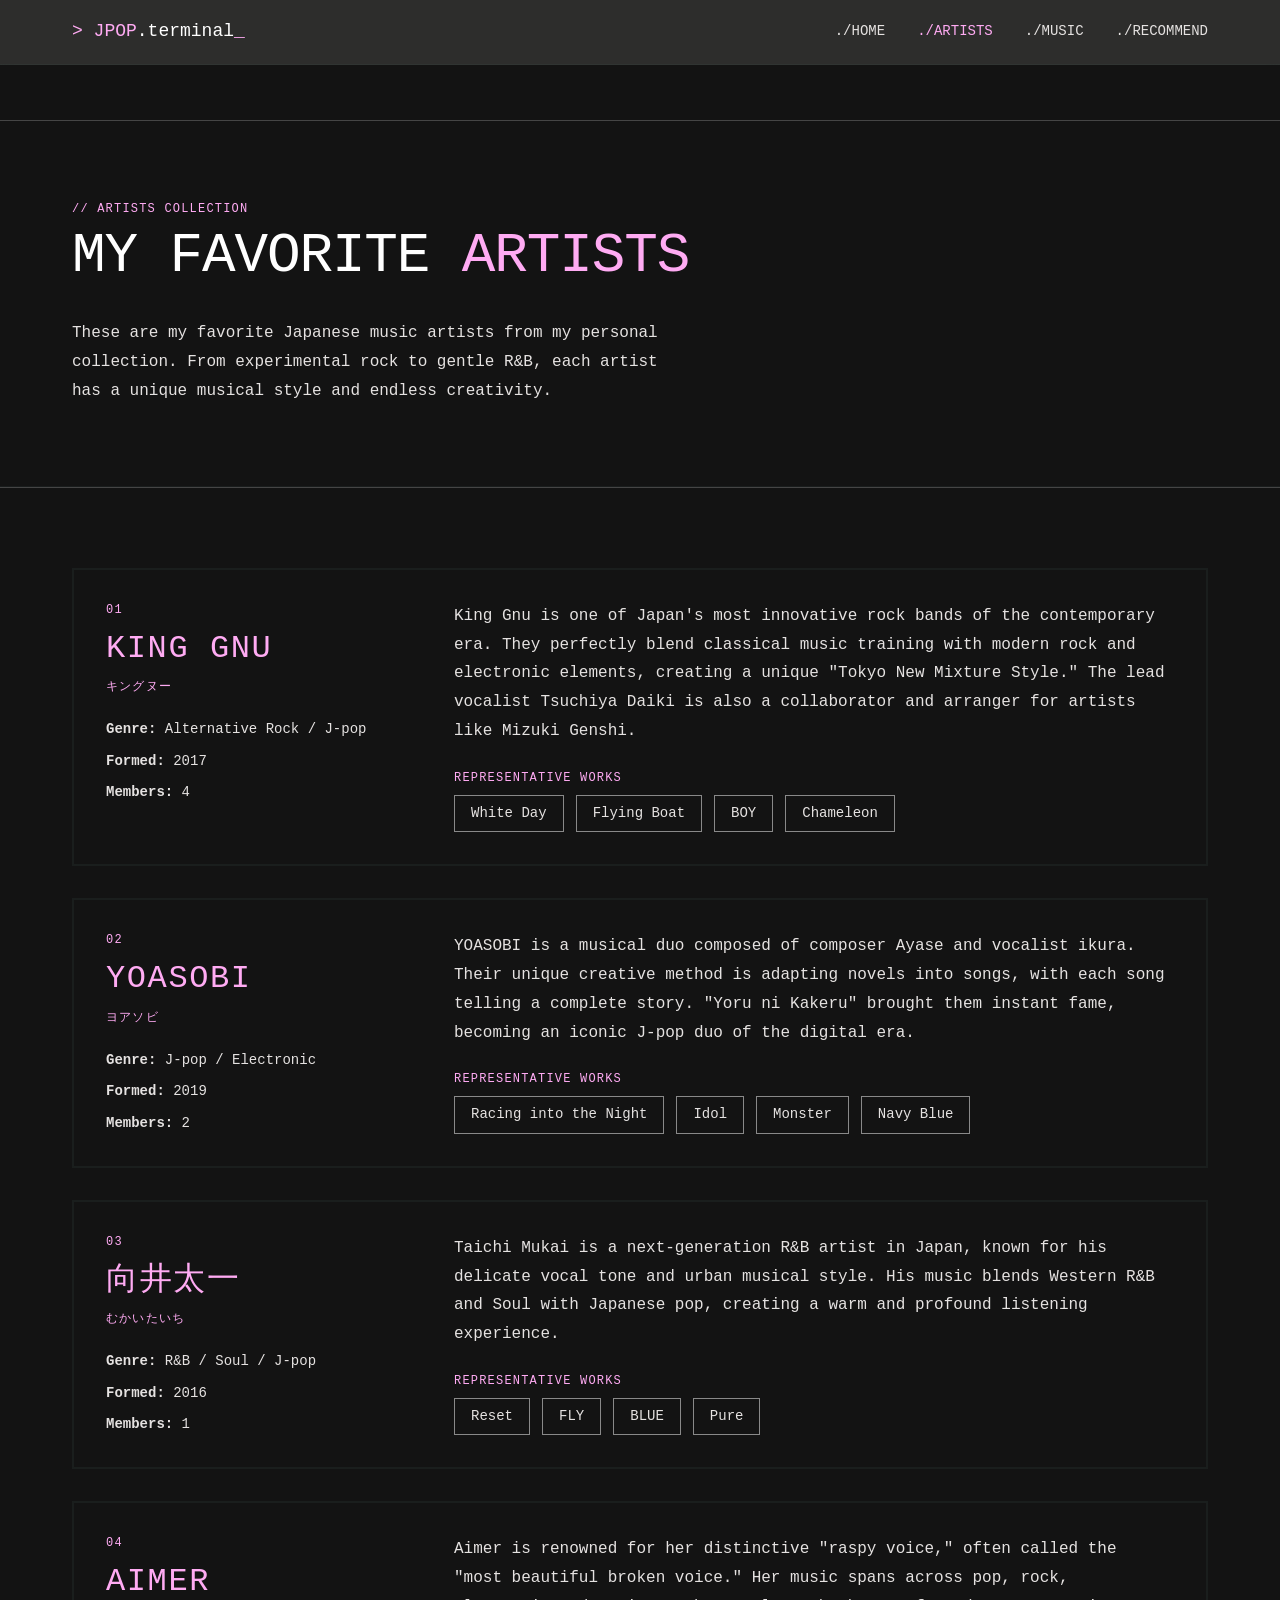
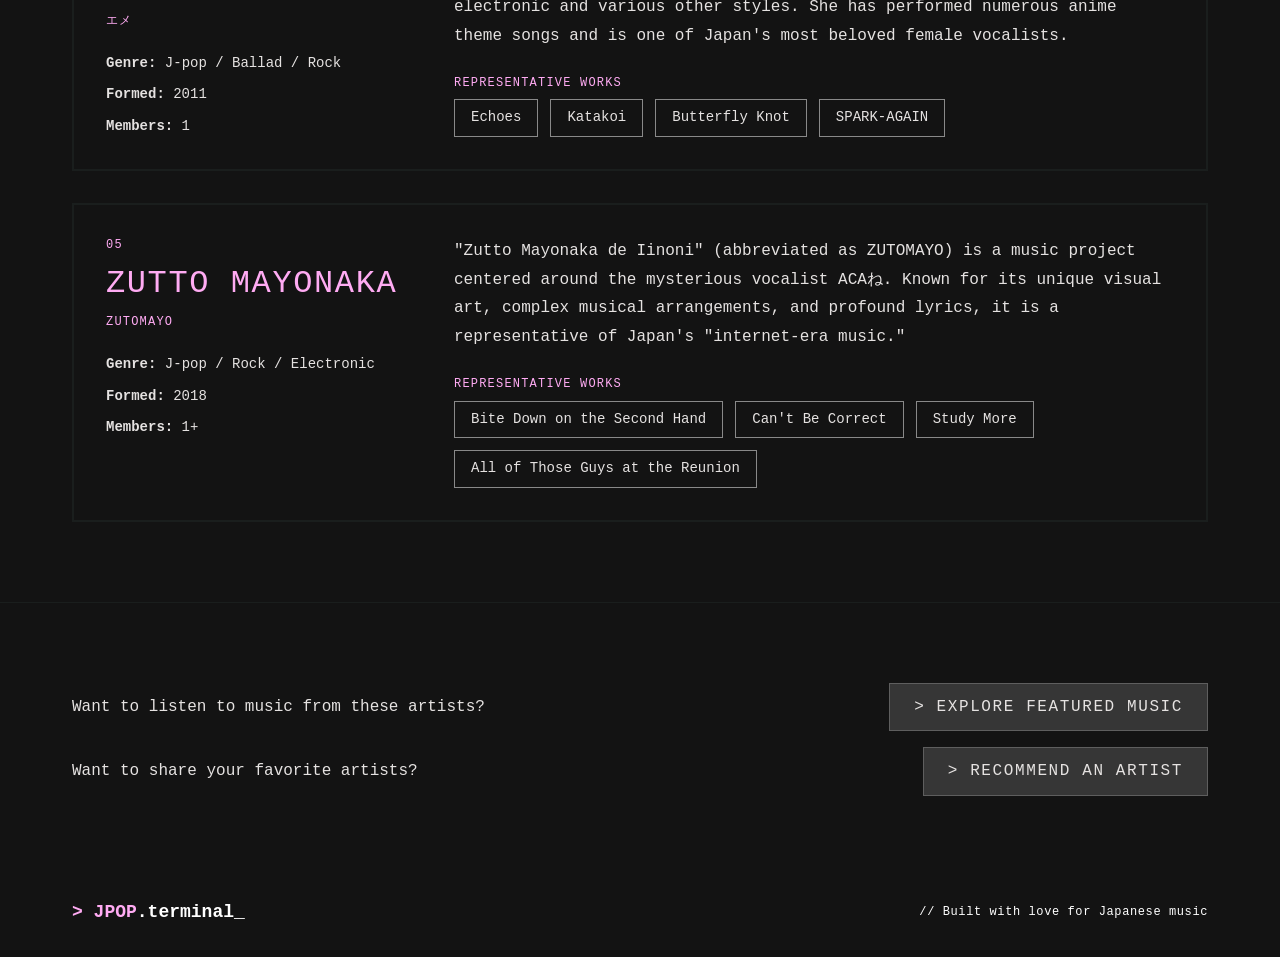
==== commit 3417eb63: "Further refine recommendation page design" ====
--- a/artists.html
+++ b/artists.html
@@ -203,7 +203,7 @@
             <div class="font-mono text-cyan" style="font-weight: bold;">
                 > JPOP<span style="color: var(--primary)">.terminal_</span>
             </div>
-            <div class="label" style="color: var(--outline-variant); text-transform: none; letter-spacing: 0.05em;">
+            <div class="label" style="color: #ffffff; text-transform: none; letter-spacing: 0.05em;">
                 // Built with love for Japanese music
             </div>
         </div>
--- a/css/style.css
+++ b/css/style.css
@@ -154,6 +154,25 @@
      border-top: #b6b6b64f 0.1px solid;
      padding: 5rem 0 5rem;
    }
+
+   .full-bleed-divider {
+     width: 100vw;
+     margin-left: calc(50% - 50vw);
+     margin-right: calc(50% - 50vw);
+     border-bottom: #b6b6b64f 0.1px solid;
+     margin-bottom: 3rem;
+   }
+
+   .terminal-footer {
+     padding: 1.5rem 0 2rem;
+   }
+
+   .footer-content {
+     display: flex;
+     justify-content: space-between;
+     align-items: center;
+     gap: 1rem;
+   }
    
    /* -----------------------------------------
       COMPONENTS
@@ -196,12 +215,195 @@
      background-color: rgba(255, 255, 255, 0.25);
      color: var(--surface);
    }
-   
+
+   .recommend-layout {
+     display: grid;
+     grid-template-columns: 1.2fr 0.8fr;
+     gap: 2rem;
+     align-items: start;
+   }
+
+   .recommend-form {
+     display: flex;
+     flex-direction: column;
+     gap: 1.5rem;
+   }
+
+   .field-group {
+     display: flex;
+     flex-direction: column;
+     gap: 0.75rem;
+   }
+
+   .chip-list {
+     display: flex;
+     flex-wrap: wrap;
+     gap: 0.75rem;
+   }
+
+   .chip {
+     appearance: none;
+     background-color: rgba(255, 255, 255, 0.06);
+     color: var(--on-surface);
+     border: 1px solid rgba(255, 255, 255, 0.12);
+     padding: 0.5rem 0.85rem;
+     font-size: 0.75rem;
+     cursor: pointer;
+     transition: background-color 0.2s, border-color 0.2s;
+   }
+
+   .chip:hover,
+   .chip:focus {
+     background-color: rgba(255, 255, 255, 0.12);
+     border-color: rgba(255, 255, 255, 0.2);
+     outline: none;
+   }
+
+   .chip.active {
+     background-color: rgba(255, 171, 243, 0.2);
+     border-color: var(--primary-container);
+     color: #ffffff;
+   }
+
+   .genre-field .chip-list {
+     margin-bottom: 1rem;
+   }
+
+   .form-actions {
+     display: flex;
+     justify-content: flex-end;
+   }
+
+   .recommend-terminal .terminal-window {
+     background-color: rgba(255, 255, 255, 0.02);
+   }
+
+   .recommend-terminal .terminal-header {
+     background-color: rgba(255, 255, 255, 0.04);
+   }
+
+   .recommend-terminal .terminal-body {
+     font-family: var(--font-mono);
+     color: var(--on-surface);
+     opacity: 0.82;
+     white-space: pre-wrap;
+   }
+
+   @media (max-width: 992px) {
+     .recommend-layout {
+       grid-template-columns: 1fr;
+     }
+   }
+
    /* Terminal Window Component */
    .terminal-window {
      background-color: var(--surface);
      border: 1px solid var(--outline-variant);
      width: 100%;
+   }
+
+   .album-gallery {
+     margin-bottom: 2rem;
+   }
+
+   .gallery-scroll {
+     display: flex;
+     gap: 1rem;
+     overflow-x: auto;
+     padding-bottom: 1rem;
+     scroll-snap-type: x mandatory;
+   }
+
+   .gallery-scroll::-webkit-scrollbar {
+     display: none;
+   }
+
+   .scrollbar-hide {
+     -ms-overflow-style: none;
+     scrollbar-width: none;
+   }
+
+   .album-card {
+     flex: 0 0 260px;
+     min-width: 260px;
+     background-color: rgba(255, 255, 255, 0.05);
+     border: 1px solid rgba(255, 255, 255, 0.12);
+     padding: 1rem;
+     position: relative;
+     overflow: hidden;
+     scroll-snap-align: start;
+   }
+
+   .album-card-header {
+     display: flex;
+     justify-content: space-between;
+     font-size: 0.75rem;
+     color: var(--secondary);
+     letter-spacing: 0.12em;
+     margin-bottom: 1rem;
+     text-transform: uppercase;
+   }
+
+   .album-cover {
+     position: relative;
+     width: 100%;
+     aspect-ratio: 1 / 1;
+     border: 1px solid rgba(255, 255, 255, 0.12);
+     display: grid;
+     place-items: center;
+     margin-bottom: 1rem;
+     background-size: 12px 12px;
+     background-position: center;
+     opacity: 0.95;
+   }
+
+   .cover-rose {
+     background-image: radial-gradient(circle at 10% 10%, rgba(255, 171, 243, 0.25) 0%, transparent 15%),
+       repeating-linear-gradient(45deg, rgba(255,255,255,0.05), rgba(255,255,255,0.05) 1px, transparent 1px, transparent 12px);
+   }
+
+   .cover-blue {
+     background-image: linear-gradient(180deg, rgba(56, 189, 248, 0.08), transparent 42%),
+       repeating-linear-gradient(0deg, rgba(255,255,255,0.06), rgba(255,255,255,0.06) 1px, transparent 1px, transparent 10px);
+   }
+
+   .cover-amber {
+     background-image: radial-gradient(circle at 50% 20%, rgba(245, 158, 11, 0.2) 0%, transparent 20%),
+       repeating-linear-gradient(90deg, rgba(255,255,255,0.05), rgba(255,255,255,0.05) 1px, transparent 1px, transparent 14px);
+   }
+
+   .cover-emerald {
+     background-image: radial-gradient(circle at 80% 20%, rgba(34, 197, 94, 0.18) 0%, transparent 18%),
+       repeating-linear-gradient(135deg, rgba(255,255,255,0.05), rgba(255,255,255,0.05) 1px, transparent 1px, transparent 12px);
+   }
+
+   .cover-play {
+     background-color: rgba(255, 255, 255, 0.12);
+     border: 1px solid rgba(255, 255, 255, 0.2);
+     color: var(--primary);
+     width: 3rem;
+     height: 3rem;
+     border-radius: 999px;
+     font-size: 1rem;
+     cursor: pointer;
+     transition: background-color 0.2s;
+   }
+
+   .cover-play:hover {
+     background-color: rgba(255, 255, 255, 0.2);
+   }
+
+   .album-card-body h2 {
+     font-size: 1.125rem;
+     margin-bottom: 0.5rem;
+   }
+
+   .album-card-body p {
+     color: var(--on-surface);
+     opacity: 0.75;
+     margin: 0;
+     font-size: 0.9rem;
+     line-height: 1.6;
    }
 
    .track-list {
